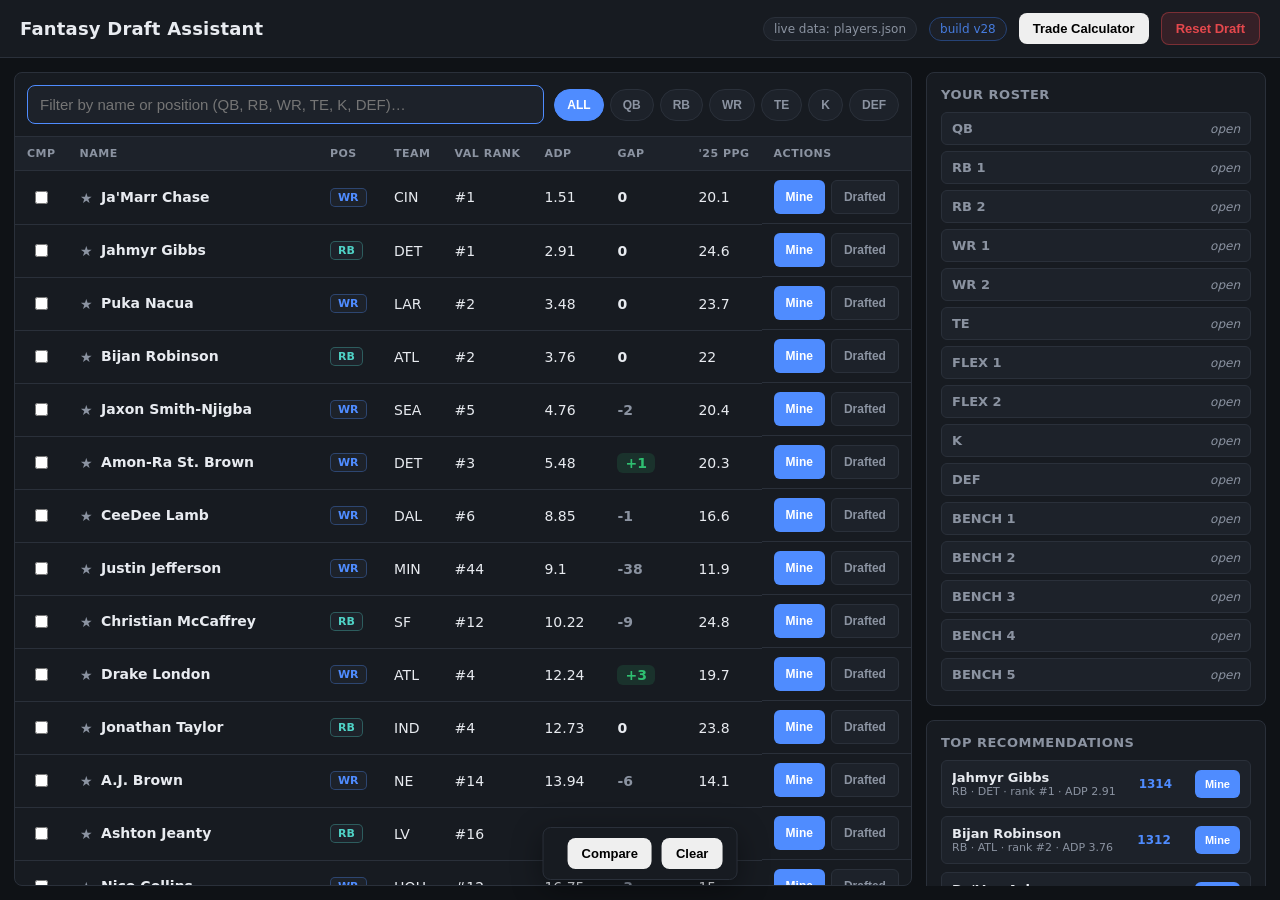
==== docs/index.html @ 64b390fe "Add docs/ mirror of ui/ for GitHub Pages hosting The app is pure client-side (static HTML/JS/CSS fet" ====
<!DOCTYPE html>
<html lang="en">
<head>
<meta charset="UTF-8">
<meta name="viewport" content="width=device-width, initial-scale=1.0">
<title>Draft Assistant</title>
<!--
  CACHE-BUSTING BUILD VERSION
  ---------------------------
  app.js and style.css are loaded below with a "?v=BUILD_VERSION" query string
  so browsers can't silently keep serving a stale cached copy after edits.
  IMPORTANT: bump BUILD_VERSION (e.g. v3 -> v4) every single time you change
  app.js or style.css, otherwise browsers may keep using the old cached file
  even after a refresh. Update BOTH tags below AND the #buildVersionBadge
  text in the header so the on-screen badge stays accurate.
-->
<link rel="stylesheet" href="style.css?v=v28">
</head>
<body>
<div class="app">

  <header class="topbar">
    <h1>Fantasy Draft Assistant</h1>
    <div class="topbar-actions">
      <span id="dataSourceBadge" class="badge">loading…</span>
      <span id="buildVersionBadge" class="badge badge-build" title="Build version — confirm this matches the latest code">build v28</span>
      <button id="tradeCalcBtn" class="btn" type="button">Trade Calculator</button>
      <button id="resetBtn" class="btn btn-danger">Reset Draft</button>
    </div>
  </header>

  <div id="resetConfirmOverlay" class="reset-confirm-overlay" hidden>
    <div class="reset-confirm-box">
      <p>Reset the entire draft? This clears drafted players, your roster, and cannot be undone.</p>
      <div class="reset-confirm-actions">
        <button id="resetCancelBtn" class="btn">Cancel</button>
        <button id="resetConfirmBtn" class="btn btn-danger">Reset Draft</button>
      </div>
    </div>
  </div>

  <div id="playerDetailOverlay" class="reset-confirm-overlay" hidden>
    <div class="player-detail-box">
      <button id="playerDetailCloseBtn" class="detail-close-btn" aria-label="Close">&times;</button>
      <div id="playerDetailContent"></div>
    </div>
  </div>

  <div id="compareOverlay" class="reset-confirm-overlay" hidden>
    <div class="compare-box">
      <button id="compareCloseBtn" class="detail-close-btn" aria-label="Close">&times;</button>
      <div id="compareContent"></div>
    </div>
  </div>

  <div id="compareBar" class="compare-bar" hidden>
    <span id="compareBarCount"></span>
    <button id="compareBarOpenBtn" class="btn" type="button">Compare</button>
    <button id="compareBarClearBtn" class="btn" type="button">Clear</button>
  </div>

  <div id="tradeOverlay" class="reset-confirm-overlay" hidden>
    <div class="trade-box">
      <button id="tradeCloseBtn" class="detail-close-btn" aria-label="Close">&times;</button>
      <div id="tradeContent"></div>
    </div>
  </div>

  <div class="main-grid">

    <!-- LEFT: player pool -->
    <section class="pool-panel">
      <div class="search-row">
        <input id="searchInput" type="text" placeholder="Filter by name or position (QB, RB, WR, TE, K, DEF)…" autocomplete="off" autofocus>
        <div class="pos-filters" id="posFilters">
          <button class="pos-chip active" data-pos="ALL">ALL</button>
          <button class="pos-chip" data-pos="QB">QB</button>
          <button class="pos-chip" data-pos="RB">RB</button>
          <button class="pos-chip" data-pos="WR">WR</button>
          <button class="pos-chip" data-pos="TE">TE</button>
          <button class="pos-chip" data-pos="K">K</button>
          <button class="pos-chip" data-pos="DEF">DEF</button>
        </div>
      </div>

      <div class="table-wrap">
        <table class="player-table">
          <thead>
            <tr>
              <th class="col-compare" title="Select players to compare">Cmp</th>
              <th class="col-name">Name</th>
              <th id="sortPos" class="sortable-th">Pos</th>
              <th id="sortTeam" class="sortable-th">Team</th>
              <th id="sortValRank" class="sortable-th">Val Rank</th>
              <th id="sortAdp" class="sortable-th">ADP</th>
              <th id="sortGap" class="sortable-th">Gap</th>
              <th id="sortPpg" class="sortable-th" title="Analyst's context-adjusted 2025 PPG, from Joel Smyth's Draft Guide 2026 -- blank if this player isn't covered by the guide">'25 PPG</th>
              <th class="col-actions">Actions</th>
            </tr>
          </thead>
          <tbody id="playerTableBody">
          </tbody>
        </table>
      </div>
      <div id="emptyState" class="empty-state" style="display:none;">No players match.</div>
    </section>

    <!-- RIGHT: roster + recommendations -->
    <aside class="side-panel">
      <div class="panel roster-panel">
        <h2>Your Roster</h2>
        <div id="rosterSlots" class="roster-slots"></div>
      </div>

      <div class="panel rec-panel">
        <h2>Top Recommendations</h2>
        <div id="recList" class="rec-list"></div>
      </div>

      <div class="panel strategy-panel">
        <div class="strategy-header">
          <h2>Draft Strategy</h2>
          <label class="league-size-label">Teams
            <input id="leagueSizeInput" type="number" min="4" max="20" value="12">
          </label>
        </div>
        <div id="strategyRound" class="strategy-round"></div>
        <button id="strategyRulesToggle" class="btn strategy-rules-toggle" type="button">Show full rules & position notes</button>
        <div id="strategyRulesBody" class="strategy-rules-body" hidden></div>
      </div>
    </aside>

  </div>
</div>

<script src="app.js?v=v28"></script>
</body>
</html>
---- docs/style.css ----
:root{
  --bg:#0f1216;
  --bg-panel:#171b21;
  --bg-panel-2:#1d222a;
  --border:#2a303a;
  --text:#e8ebf0;
  --text-dim:#8b93a1;
  --accent:#4f8cff;
  --accent-dim:#294a86;
  --green:#2fbf71;
  --green-bg:rgba(47,191,113,0.14);
  --red:#e5484d;
  --gray-out:#3a3f47;
  --mine-bg:rgba(79,140,255,0.16);
  --radius:8px;
  font-family: "Segoe UI", Inter, system-ui, -apple-system, sans-serif;
}

*{box-sizing:border-box;}

body{
  margin:0;
  background:var(--bg);
  color:var(--text);
  font-size:14px;
  min-height:100vh;
}

.app{
  display:flex;
  flex-direction:column;
  height:100vh;
}

.topbar{
  display:flex;
  align-items:center;
  justify-content:space-between;
  padding:12px 20px;
  background:var(--bg-panel);
  border-bottom:1px solid var(--border);
  flex-shrink:0;
}

.topbar h1{
  font-size:18px;
  margin:0;
  font-weight:700;
  letter-spacing:0.2px;
}

.topbar-actions{
  display:flex;
  align-items:center;
  gap:12px;
}

.badge{
  font-size:12px;
  color:var(--text-dim);
  background:var(--bg-panel-2);
  border:1px solid var(--border);
  padding:4px 10px;
  border-radius:20px;
}

/* Build/version badge — see BUILD_VERSION comment in index.html.
   Bump the version text here (and in index.html) on every app.js/style.css change. */
.badge-build{
  color:var(--accent);
  border-color:var(--accent-dim);
  opacity:0.85;
}

.btn{
  border:none;
  border-radius:var(--radius);
  padding:8px 14px;
  font-size:13px;
  font-weight:600;
  cursor:pointer;
  transition:filter .1s ease;
}
.btn:hover{filter:brightness(1.15);}
.btn:active{filter:brightness(0.9);}

.btn-danger{
  background:rgba(229,72,77,0.15);
  color:var(--red);
  border:1px solid rgba(229,72,77,0.4);
}

.reset-confirm-overlay{
  position:fixed;
  inset:0;
  background:rgba(0,0,0,0.55);
  display:flex;
  align-items:center;
  justify-content:center;
  z-index:100;
}

/* The [hidden] attribute alone is not enough here: the UA stylesheet's
   `[hidden] { display: none }` rule has the same specificity as the
   `.reset-confirm-overlay` class rule above, and author-origin CSS always
   wins over user-agent-origin CSS at equal specificity — so without this
   explicit override, setting `.hidden = true` in JS does NOT actually hide
   the overlay; it stays rendered as `display:flex` and keeps intercepting
   clicks (and sits on top of / behind the other overlay), which is exactly
   what makes Cancel/×/backdrop-click/Escape all appear to silently fail. */
.reset-confirm-overlay[hidden]{
  display:none !important;
}

.reset-confirm-box{
  background:var(--bg-panel);
  border:1px solid var(--border);
  border-radius:var(--radius);
  padding:20px 22px;
  max-width:360px;
  box-shadow:0 8px 30px rgba(0,0,0,0.4);
}

.reset-confirm-box p{
  margin:0 0 16px;
  font-size:14px;
  line-height:1.4;
}

.reset-confirm-actions{
  display:flex;
  justify-content:flex-end;
  gap:10px;
}

.player-name-link, .rec-name-link{
  cursor:pointer;
}
.player-name-link:hover, .rec-name-link:hover{
  color:var(--accent);
  text-decoration:underline;
}

.compare-bar{
  position:fixed;
  bottom:20px;
  left:50%;
  transform:translateX(-50%);
  background:var(--bg-panel);
  border:1px solid var(--border);
  border-radius:var(--radius);
  padding:10px 14px;
  display:flex;
  align-items:center;
  gap:10px;
  box-shadow:0 8px 30px rgba(0,0,0,0.4);
  z-index:50;
  font-size:13px;
}

.compare-box{
  position:relative;
  background:var(--bg-panel);
  border:1px solid var(--border);
  border-radius:var(--radius);
  padding:24px 26px;
  width:800px;
  max-width:92vw;
  max-height:85vh;
  overflow-y:auto;
  box-shadow:0 8px 30px rgba(0,0,0,0.4);
}

.compare-table{
  width:100%;
  border-collapse:collapse;
  font-size:13px;
}
.compare-table th, .compare-table td{
  border-bottom:1px solid var(--border);
  padding:8px 10px;
  text-align:left;
}
.compare-table th{
  color:var(--text-dim);
  font-weight:600;
  font-size:11px;
  text-transform:uppercase;
}
.compare-best{
  color:var(--green);
  font-weight:700;
  background:var(--green-bg);
}
.compare-verdict{
  margin-top:16px;
  padding:12px;
  background:var(--bg-panel-2);
  border:1px solid var(--border);
  border-radius:var(--radius);
  font-size:14px;
  line-height:1.5;
}

.trade-box{
  position:relative;
  background:var(--bg-panel);
  border:1px solid var(--border);
  border-radius:var(--radius);
  padding:24px 26px;
  width:880px;
  max-width:94vw;
  max-height:88vh;
  overflow-y:auto;
  box-shadow:0 8px 30px rgba(0,0,0,0.4);
}
.trade-subtitle{
  margin:0 0 18px;
  color:var(--text-dim);
  font-size:13px;
  line-height:1.4;
}
.trade-feature-badges{
  display:flex;
  flex-wrap:wrap;
  gap:8px;
  margin:0 0 18px;
}
.trade-feature-badge{
  display:inline-flex;
  align-items:center;
  gap:6px;
  padding:6px 12px;
  border-radius:999px;
  border:1px solid var(--border);
  background:var(--bg-panel-2);
  font-size:12px;
  font-weight:600;
  color:var(--text);
  cursor:default;
}
.trade-columns{
  display:grid;
  grid-template-columns:1fr 1fr;
  gap:18px;
}
.trade-side h3{margin:0 0 8px;font-size:14px;}
.trade-search{
  width:100%;
  box-sizing:border-box;
  padding:8px 10px;
  border-radius:var(--radius);
  border:1px solid var(--border);
  background:var(--bg-panel-2);
  color:var(--text);
  font-size:13px;
  margin-bottom:4px;
}
.trade-search-results{
  position:relative;
  max-height:0;
}
.trade-search-result{
  display:flex;
  align-items:center;
  gap:8px;
  padding:8px 10px;
  border:1px solid var(--border);
  border-top:none;
  background:var(--bg-panel);
  cursor:pointer;
  font-size:13px;
}
.trade-search-result:hover{background:var(--bg-panel-2);}
.trade-search-result-team{color:var(--text-dim);font-size:12px;margin-left:auto;}
.trade-player-list{margin-top:10px;display:flex;flex-direction:column;gap:6px;min-height:60px;}
.trade-player-row{
  display:flex;
  align-items:center;
  gap:8px;
  padding:8px 10px;
  border:1px solid var(--border);
  border-radius:var(--radius);
  background:var(--bg-panel-2);
  font-size:13px;
}
.trade-player-name{font-weight:600;}
.trade-player-team{color:var(--text-dim);font-size:12px;}
.trade-player-values{color:var(--text-dim);font-size:11px;white-space:nowrap;}
.trade-remove-btn{
  margin-left:auto;
  background:none;
  border:none;
  color:var(--text-dim);
  font-size:16px;
  cursor:pointer;
  line-height:1;
  padding:2px 4px;
}
.trade-remove-btn:hover{color:var(--red);}
.trade-empty{
  color:var(--text-dim);
  font-size:12px;
  font-style:italic;
  padding:8px 0;
}
.trade-verdict{
  margin-top:18px;
  padding:14px;
  background:var(--bg-panel-2);
  border:1px solid var(--border);
  border-radius:var(--radius);
  font-size:15px;
  line-height:1.5;
}
.trade-detail{
  margin-top:10px;
  padding:12px;
  background:var(--bg-panel-2);
  border:1px solid var(--border);
  border-radius:var(--radius);
  font-size:13px;
  line-height:1.5;
  color:var(--text-dim);
}
.trade-their-roster{
  margin-top:18px;
  padding-top:14px;
  border-top:1px dashed var(--border);
}
.trade-their-roster h3{
  margin:0 0 8px;
  font-size:14px;
  display:flex;
  align-items:baseline;
  gap:8px;
  flex-wrap:wrap;
}
.trade-optional-tag{
  font-size:11px;
  font-weight:400;
  color:var(--text-dim);
  text-transform:none;
}
.trade-their-list{max-height:180px;overflow-y:auto;}
.trade-scope-note{
  margin-top:10px;
  font-size:11px;
  color:var(--text-dim);
  line-height:1.4;
}
.sos-badge{
  font-size:10px;
  padding:2px 6px;
  border-radius:999px;
  border:1px solid var(--border);
  white-space:nowrap;
}
.sos-tough{color:var(--red);border-color:rgba(229,72,77,0.4);}
.sos-easy{color:var(--green);border-color:var(--green-bg);}
.sos-neutral{color:var(--text-dim);}

.player-detail-box{
  position:relative;
  background:var(--bg-panel);
  border:1px solid var(--border);
  border-radius:var(--radius);
  padding:24px 26px;
  width:480px;
  max-width:90vw;
  max-height:85vh;
  overflow-y:auto;
  box-shadow:0 8px 30px rgba(0,0,0,0.4);
}

.detail-close-btn{
  position:absolute;
  top:10px;
  right:14px;
  background:none;
  border:none;
  color:var(--text-dim);
  font-size:22px;
  line-height:1;
  cursor:pointer;
  padding:4px;
}
.detail-close-btn:hover{color:var(--text);}

.detail-title{
  margin:0 0 6px;
  font-size:20px;
  display:flex;
  align-items:center;
  gap:10px;
}

.detail-sub{
  color:var(--text-dim);
  font-size:13px;
  margin-bottom:18px;
}

.detail-stat-grid{
  display:grid;
  grid-template-columns:1fr 1fr;
  gap:10px;
  margin-bottom:18px;
}

.detail-stat{
  background:var(--bg-panel-2);
  border:1px solid var(--border);
  border-radius:var(--radius);
  padding:10px 12px;
  display:flex;
  flex-direction:column;
  gap:4px;
}

.detail-stat-label{
  font-size:11px;
  color:var(--text-dim);
  text-transform:uppercase;
  letter-spacing:0.4px;
}

.detail-stat-value{
  font-size:18px;
  font-weight:700;
}

.detail-rationale p{
  font-size:14px;
  line-height:1.5;
  margin:0 0 12px;
}

.detail-note{
  font-size:12px;
  color:var(--text-dim);
  border-top:1px solid var(--border);
  padding-top:12px;
  margin-top:4px;
}

.main-grid{
  flex:1;
  display:grid;
  grid-template-columns:1fr 340px;
  gap:14px;
  padding:14px;
  min-height:0;
}

/* ---------- pool panel ---------- */
.pool-panel{
  display:flex;
  flex-direction:column;
  min-height:0;
  background:var(--bg-panel);
  border:1px solid var(--border);
  border-radius:var(--radius);
  overflow:hidden;
}

.search-row{
  display:flex;
  gap:10px;
  align-items:center;
  padding:12px;
  border-bottom:1px solid var(--border);
  flex-wrap:wrap;
}

#searchInput{
  flex:1;
  min-width:220px;
  background:var(--bg-panel-2);
  border:1px solid var(--border);
  color:var(--text);
  padding:10px 12px;
  border-radius:var(--radius);
  font-size:15px;
  outline:none;
}
#searchInput:focus{border-color:var(--accent);}

.pos-filters{
  display:flex;
  gap:6px;
  flex-wrap:wrap;
}

.pos-chip{
  background:var(--bg-panel-2);
  border:1px solid var(--border);
  color:var(--text-dim);
  padding:8px 12px;
  border-radius:20px;
  font-size:12px;
  font-weight:700;
  cursor:pointer;
}
.pos-chip.active{
  background:var(--accent);
  border-color:var(--accent);
  color:#fff;
}

.table-wrap{
  flex:1;
  overflow-y:auto;
  min-height:0;
}

.player-table{
  width:100%;
  border-collapse:collapse;
}

.sortable-th{
  cursor:pointer;
  user-select:none;
}
.sortable-th:hover{
  color:var(--text);
}

.player-table thead th{
  position:sticky;
  top:0;
  background:var(--bg-panel-2);
  text-align:left;
  padding:10px 12px;
  font-size:11px;
  text-transform:uppercase;
  letter-spacing:0.5px;
  color:var(--text-dim);
  border-bottom:1px solid var(--border);
  z-index:1;
}

.player-table td{
  padding:9px 12px;
  border-bottom:1px solid var(--border);
  vertical-align:middle;
}

.player-table tbody tr{
  transition:background .1s ease;
}
.player-table tbody tr:hover{
  background:var(--bg-panel-2);
}

.player-table tbody tr.mine-row{
  background:var(--mine-bg);
}

.player-name{
  font-weight:600;
}

.pos-pill{
  display:inline-block;
  font-size:11px;
  font-weight:700;
  padding:2px 7px;
  border-radius:5px;
  background:var(--bg-panel-2);
  border:1px solid var(--border);
  color:var(--text-dim);
}
.pos-pill.pos-QB{color:#c084fc;border-color:#c084fc55;}
.pos-pill.pos-RB{color:#4fd1c5;border-color:#4fd1c555;}
.pos-pill.pos-WR{color:#4f8cff;border-color:#4f8cff55;}
.pos-pill.pos-TE{color:#fbbf24;border-color:#fbbf2455;}
.pos-pill.pos-K{color:#f472b6;border-color:#f472b655;}
.pos-pill.pos-DEF{color:#a3a3a3;border-color:#a3a3a355;}

.gap-cell{
  font-weight:700;
}
.gap-positive{
  color:var(--green);
  background:var(--green-bg);
  padding:2px 8px;
  border-radius:6px;
}
.gap-neg{
  color:var(--text-dim);
}
.gap-nodata{
  color:var(--text-dim);
  font-style:italic;
  font-size:11px;
}

.col-compare{
  width:32px;
  text-align:center;
}
.compare-checkbox{
  cursor:pointer;
}
.fav-star{
  background:none;
  border:none;
  color:var(--text-dim);
  cursor:pointer;
  font-size:14px;
  padding:0 4px 0 0;
  vertical-align:middle;
}
.fav-star.active{
  color:#fbbf24;
}
.fav-star:hover{
  color:#fbbf24;
}

.actions-cell{
  display:flex;
  gap:6px;
}

.action-btn{
  border:none;
  border-radius:6px;
  padding:9px 12px;
  font-size:12px;
  font-weight:700;
  cursor:pointer;
  white-space:nowrap;
}

.mine-btn{
  background:var(--accent);
  color:#fff;
}
.mine-btn:hover{filter:brightness(1.15);}

.drafted-btn{
  background:var(--bg-panel-2);
  color:var(--text-dim);
  border:1px solid var(--border);
}
.drafted-btn:hover{
  background:var(--gray-out);
  color:var(--text);
}

.undo-btn{
  background:var(--bg-panel-2);
  color:var(--text-dim);
  border:1px solid var(--border);
}
.undo-btn:hover{
  background:var(--gray-out);
  color:var(--text);
}

/* ---------- side panel ---------- */
.side-panel{
  display:flex;
  flex-direction:column;
  gap:14px;
  min-height:0;
  overflow-y:auto;
}

.panel{
  background:var(--bg-panel);
  border:1px solid var(--border);
  border-radius:var(--radius);
  padding:14px;
}

.panel h2{
  font-size:13px;
  text-transform:uppercase;
  letter-spacing:0.5px;
  color:var(--text-dim);
  margin:0 0 10px 0;
}

.strategy-header{
  display:flex;
  align-items:center;
  justify-content:space-between;
  margin-bottom:10px;
}
.strategy-header h2{ margin:0; }

.league-size-label{
  font-size:11px;
  color:var(--text-dim);
  display:flex;
  align-items:center;
  gap:6px;
}
.league-size-label input{
  width:46px;
  background:var(--bg-panel-2);
  border:1px solid var(--border);
  color:var(--text);
  border-radius:6px;
  padding:3px 6px;
  font-size:12px;
}

.strategy-round{
  background:var(--bg-panel-2);
  border:1px solid var(--border);
  border-radius:var(--radius);
  padding:10px 12px;
  margin-bottom:10px;
}
.strategy-round-num{
  font-size:16px;
  font-weight:700;
}
.strategy-round-target{
  font-size:13px;
  margin-top:2px;
}
.strategy-picks{
  margin-top:8px;
  border-top:1px solid var(--border);
  padding-top:8px;
}
.strategy-picks-label{
  font-size:11px;
  text-transform:uppercase;
  letter-spacing:0.4px;
  color:var(--text-dim);
  margin-bottom:6px;
}
.strategy-pick-row{
  display:flex;
  align-items:center;
  gap:8px;
  padding:4px 0;
  font-size:13px;
}
.strategy-pick-name{
  flex:1;
  font-weight:600;
}
.strategy-pick-adp{
  font-size:11px;
  color:var(--text-dim);
}

.strategy-round-note{
  font-size:12px;
  color:var(--text-dim);
  margin-top:6px;
  line-height:1.4;
}

.strategy-rules-toggle{
  width:100%;
  background:var(--bg-panel-2);
  color:var(--text-dim);
  border:1px solid var(--border);
  font-size:12px;
  padding:8px;
}

.strategy-rules-body{
  margin-top:10px;
  font-size:12px;
  line-height:1.4;
  color:var(--text-dim);
}
.strategy-rules-list{
  display:flex;
  flex-direction:column;
  gap:6px;
  margin-bottom:12px;
}
.strategy-rule{
  padding-left:14px;
  position:relative;
}
.strategy-rule::before{
  content:"-";
  position:absolute;
  left:0;
}
.strategy-round-plan{
  border-top:1px solid var(--border);
  padding-top:8px;
  margin-top:8px;
}
.strategy-round-plan-row{
  display:flex;
  gap:8px;
  padding:3px 0;
  font-size:12px;
}
.strategy-round-plan-row.current{
  color:var(--accent);
  font-weight:700;
}
.strategy-round-plan-num{
  width:26px;
  flex-shrink:0;
  color:var(--text-dim);
}
.strategy-round-plan-row.current .strategy-round-plan-num{
  color:var(--accent);
}

.strategy-pos-block{
  border-top:1px solid var(--border);
  padding-top:8px;
  margin-top:8px;
}
.strategy-pos-name{
  color:var(--accent);
  font-weight:700;
  font-size:12px;
  margin-bottom:2px;
}
.strategy-pos-secondary{ margin-top:4px; }
.strategy-pos-note{ margin-top:4px; font-style:italic; }

.roster-slots{
  display:flex;
  flex-direction:column;
  gap:6px;
}

.roster-slot{
  display:flex;
  align-items:center;
  justify-content:space-between;
  padding:8px 10px;
  border-radius:6px;
  background:var(--bg-panel-2);
  border:1px solid var(--border);
  font-size:13px;
}

.roster-slot.filled{
  border-color:var(--green);
  background:var(--green-bg);
}

.slot-label{
  font-weight:700;
  color:var(--text-dim);
}
.roster-slot.filled .slot-label{
  color:var(--green);
}

.slot-player{
  font-size:12px;
  color:var(--text);
  text-align:right;
  overflow:hidden;
  text-overflow:ellipsis;
  white-space:nowrap;
  max-width:170px;
}

.slot-empty{
  color:var(--text-dim);
  font-size:12px;
  font-style:italic;
}

.rec-list{
  display:flex;
  flex-direction:column;
  gap:8px;
}

.rec-item{
  display:flex;
  align-items:center;
  justify-content:space-between;
  gap:8px;
  padding:9px 10px;
  border-radius:6px;
  background:var(--bg-panel-2);
  border:1px solid var(--border);
}

.rec-main{
  display:flex;
  flex-direction:column;
  min-width:0;
}
.rec-name{
  font-weight:700;
  font-size:13px;
  overflow:hidden;
  text-overflow:ellipsis;
  white-space:nowrap;
}
.rec-meta{
  font-size:11px;
  color:var(--text-dim);
}

.rec-score{
  font-size:12px;
  font-weight:700;
  color:var(--accent);
  flex-shrink:0;
}

.rec-mine-btn{
  flex-shrink:0;
  background:var(--accent);
  color:#fff;
  border:none;
  border-radius:6px;
  padding:8px 10px;
  font-size:11px;
  font-weight:700;
  cursor:pointer;
}

.empty-state{
  padding:30px;
  text-align:center;
  color:var(--text-dim);
}

@media (max-width: 900px){
  .main-grid{
    grid-template-columns:1fr;
  }
}
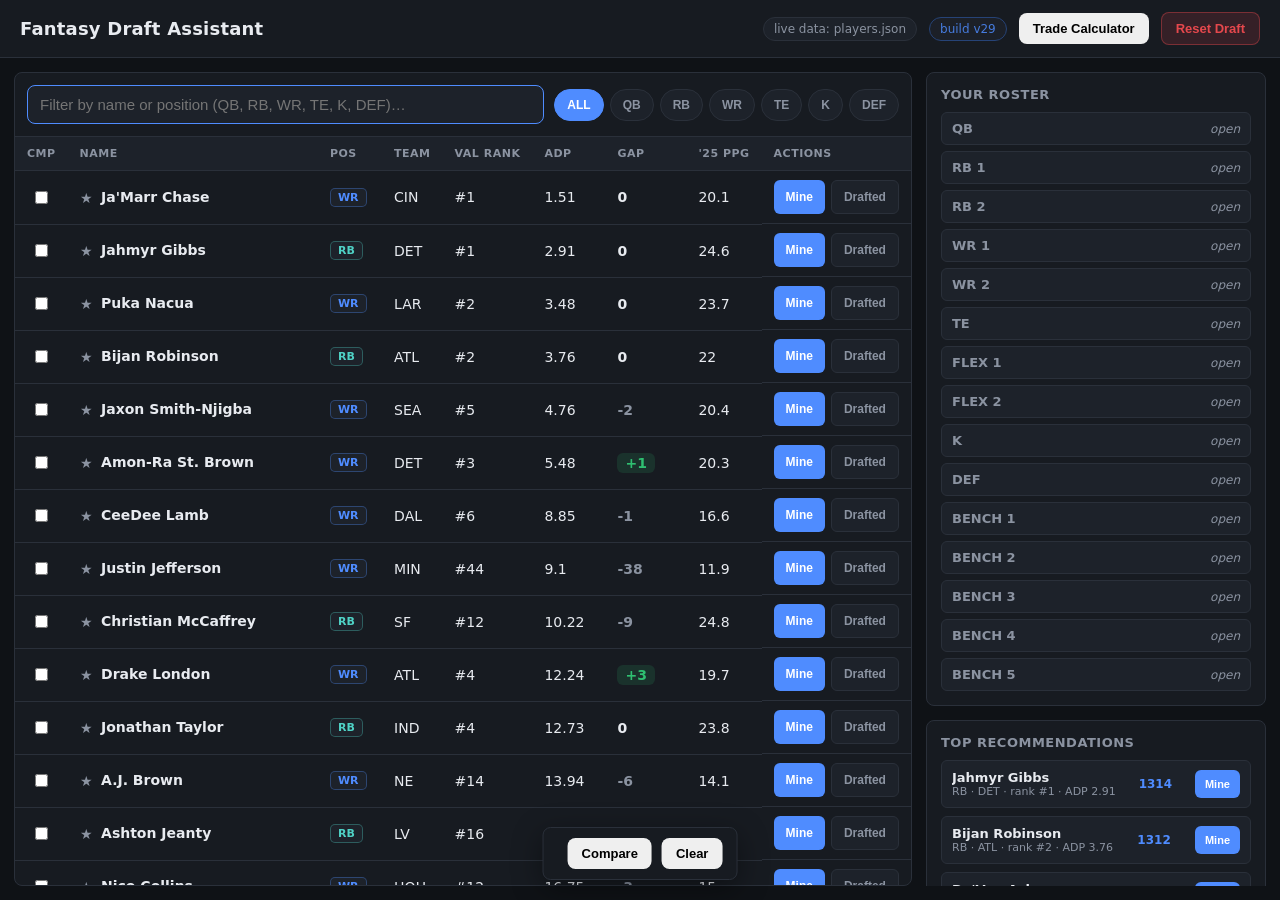
==== commit e0c738f5: "Sync docs/ mirror, bump build to v29, add trade calculator feature badges Reflects the three new Tra" ====
--- a/docs/index.html
+++ b/docs/index.html
@@ -14,7 +14,7 @@
   even after a refresh. Update BOTH tags below AND the #buildVersionBadge
   text in the header so the on-screen badge stays accurate.
 -->
-<link rel="stylesheet" href="style.css?v=v28">
+<link rel="stylesheet" href="style.css?v=v29">
 </head>
 <body>
 <div class="app">
@@ -23,7 +23,7 @@
     <h1>Fantasy Draft Assistant</h1>
     <div class="topbar-actions">
       <span id="dataSourceBadge" class="badge">loading…</span>
-      <span id="buildVersionBadge" class="badge badge-build" title="Build version — confirm this matches the latest code">build v28</span>
+      <span id="buildVersionBadge" class="badge badge-build" title="Build version — confirm this matches the latest code">build v29</span>
       <button id="tradeCalcBtn" class="btn" type="button">Trade Calculator</button>
       <button id="resetBtn" class="btn btn-danger">Reset Draft</button>
     </div>
@@ -133,6 +133,6 @@
   </div>
 </div>
 
-<script src="app.js?v=v28"></script>
+<script src="app.js?v=v29"></script>
 </body>
 </html>
--- a/docs/style.css
+++ b/docs/style.css
@@ -323,6 +323,16 @@
   line-height:1.5;
   color:var(--text-dim);
 }
+.trade-sweetener{
+  margin-top:10px;
+  padding:12px;
+  background:var(--bg-panel-2);
+  border:1px solid var(--accent-dim);
+  border-radius:var(--radius);
+  font-size:13px;
+  line-height:1.5;
+  color:var(--text);
+}
 .trade-their-roster{
   margin-top:18px;
   padding-top:14px;
@@ -343,6 +353,43 @@
   text-transform:none;
 }
 .trade-their-list{max-height:180px;overflow-y:auto;}
+.trade-save-btn{margin-top:12px;}
+.trade-history{
+  margin-top:18px;
+  padding-top:14px;
+  border-top:1px dashed var(--border);
+}
+.trade-history h3{margin:0 0 8px;font-size:14px;}
+.trade-history-list{display:flex;flex-direction:column;gap:6px;max-height:220px;overflow-y:auto;}
+.trade-history-item{
+  display:flex;
+  align-items:center;
+  justify-content:space-between;
+  gap:10px;
+  padding:8px 10px;
+  border:1px solid var(--border);
+  border-radius:var(--radius);
+  background:var(--bg-panel-2);
+  font-size:13px;
+}
+.trade-history-summary{
+  display:flex;
+  flex-direction:column;
+  gap:2px;
+  min-width:0;
+}
+.trade-history-line{
+  overflow:hidden;
+  text-overflow:ellipsis;
+  white-space:nowrap;
+}
+.trade-history-when{color:var(--text-dim);font-size:11px;}
+.trade-history-actions{
+  display:flex;
+  gap:6px;
+  flex-shrink:0;
+}
+.trade-history-actions .btn{padding:6px 10px;font-size:12px;}
 .trade-scope-note{
   margin-top:10px;
   font-size:11px;
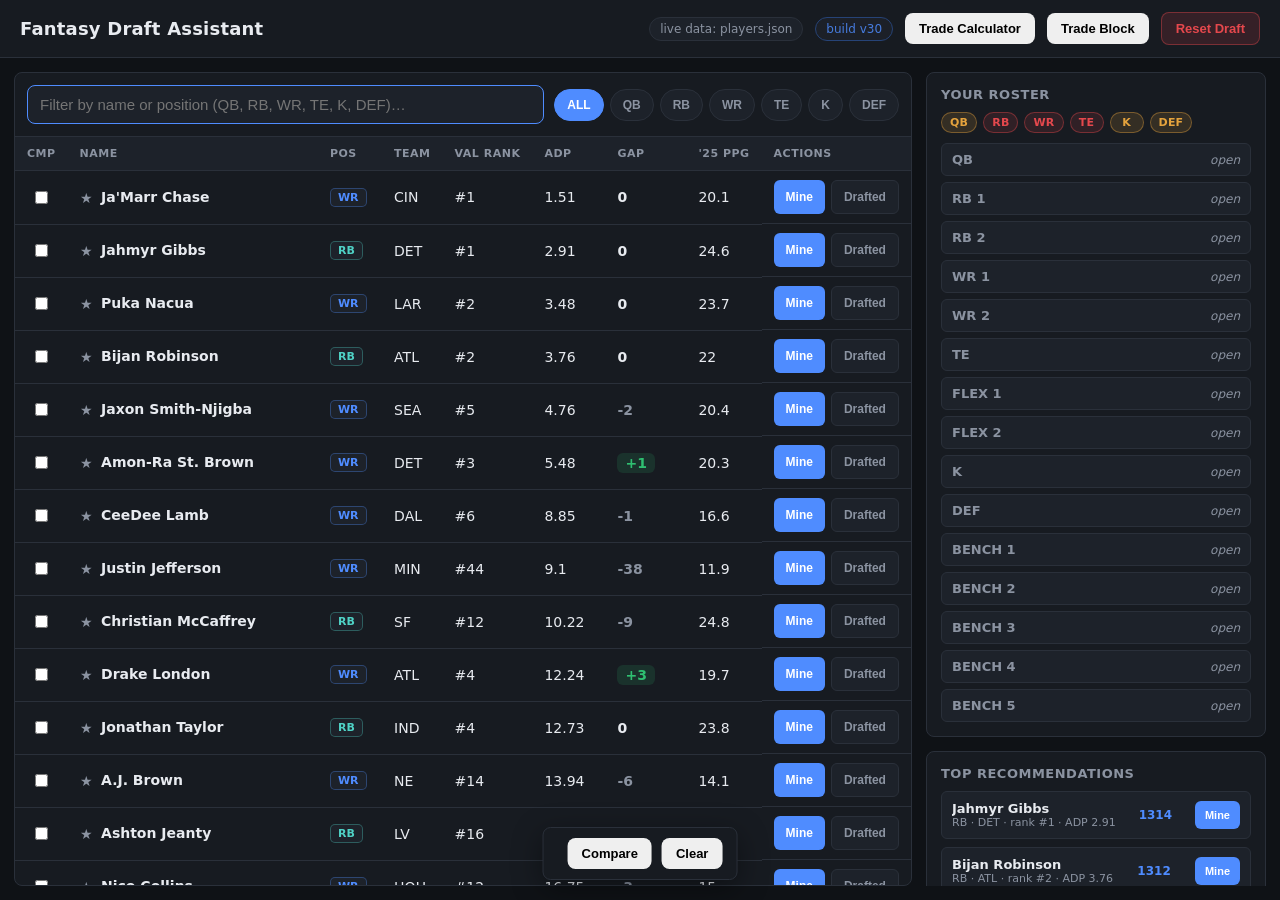
==== commit d7368d1b: "Fix Trade Block suggesting starters, add feature badges, bump build to v30 Trade Block was ranking s" ====
--- a/docs/index.html
+++ b/docs/index.html
@@ -14,7 +14,7 @@
   even after a refresh. Update BOTH tags below AND the #buildVersionBadge
   text in the header so the on-screen badge stays accurate.
 -->
-<link rel="stylesheet" href="style.css?v=v29">
+<link rel="stylesheet" href="style.css?v=v30">
 </head>
 <body>
 <div class="app">
@@ -23,8 +23,9 @@
     <h1>Fantasy Draft Assistant</h1>
     <div class="topbar-actions">
       <span id="dataSourceBadge" class="badge">loading…</span>
-      <span id="buildVersionBadge" class="badge badge-build" title="Build version — confirm this matches the latest code">build v29</span>
+      <span id="buildVersionBadge" class="badge badge-build" title="Build version — confirm this matches the latest code">build v30</span>
       <button id="tradeCalcBtn" class="btn" type="button">Trade Calculator</button>
+      <button id="tradeBlockBtn" class="btn" type="button">Trade Block</button>
       <button id="resetBtn" class="btn btn-danger">Reset Draft</button>
     </div>
   </header>
@@ -63,6 +64,13 @@
     <div class="trade-box">
       <button id="tradeCloseBtn" class="detail-close-btn" aria-label="Close">&times;</button>
       <div id="tradeContent"></div>
+    </div>
+  </div>
+
+  <div id="tradeBlockOverlay" class="reset-confirm-overlay" hidden>
+    <div class="trade-box">
+      <button id="tradeBlockCloseBtn" class="detail-close-btn" aria-label="Close">&times;</button>
+      <div id="tradeBlockContent"></div>
     </div>
   </div>
 
@@ -109,6 +117,7 @@
     <aside class="side-panel">
       <div class="panel roster-panel">
         <h2>Your Roster</h2>
+        <div id="rosterNeedStrip" class="roster-need-strip"></div>
         <div id="rosterSlots" class="roster-slots"></div>
       </div>
 
@@ -133,6 +142,6 @@
   </div>
 </div>
 
-<script src="app.js?v=v29"></script>
+<script src="app.js?v=v30"></script>
 </body>
 </html>
--- a/docs/style.css
+++ b/docs/style.css
@@ -12,6 +12,8 @@
   --red:#e5484d;
   --gray-out:#3a3f47;
   --mine-bg:rgba(79,140,255,0.16);
+  --amber:#e5a33d;
+  --amber-bg:rgba(229,163,61,0.14);
   --radius:8px;
   font-family: "Segoe UI", Inter, system-ui, -apple-system, sans-serif;
 }
@@ -239,10 +241,57 @@
   color:var(--text);
   cursor:default;
 }
+.trade-compare-toggle-btn{
+  display:block;
+  margin:0 0 18px;
+  font-size:12px;
+  padding:8px 14px;
+}
 .trade-columns{
   display:grid;
   grid-template-columns:1fr 1fr;
   gap:18px;
+}
+.trade-offer-b{
+  margin-top:24px;
+  padding-top:18px;
+  border-top:1px dashed var(--border);
+}
+.trade-offer-b-heading{
+  margin:0 0 12px;
+  font-size:14px;
+  display:flex;
+  align-items:baseline;
+  gap:8px;
+  flex-wrap:wrap;
+}
+.trade-verdict-b,
+.trade-detail-b{
+  /* Same visual language as Offer A's .trade-verdict/.trade-detail, kept
+     as separate classes so Offer A's own divs stay untouched by anything
+     styling Offer B specifically. */
+}
+.trade-offer-compare{
+  margin-top:14px;
+  padding:12px 14px;
+  background:var(--bg-panel-2);
+  border:1px solid var(--accent-dim);
+  border-radius:var(--radius);
+  font-size:14px;
+  font-weight:600;
+  line-height:1.5;
+  text-align:center;
+}
+.trade-offer-compare-pending{
+  font-weight:400;
+  font-style:italic;
+  color:var(--text-dim);
+  border-color:var(--border);
+}
+.trade-offer-compare-a-wins,
+.trade-offer-compare-b-wins{
+  color:var(--green);
+  border-color:var(--green-bg);
 }
 .trade-side h3{margin:0 0 8px;font-size:14px;}
 .trade-search{
@@ -304,6 +353,73 @@
   font-style:italic;
   padding:8px 0;
 }
+.trade-block-note{
+  margin:0 0 14px;
+  padding:10px 12px;
+  background:var(--bg-panel-2);
+  border:1px solid var(--border);
+  border-radius:var(--radius);
+  font-size:13px;
+  font-style:italic;
+  color:var(--text-dim);
+}
+.trade-block-list{
+  display:flex;
+  flex-direction:column;
+  gap:10px;
+}
+.trade-block-item{
+  padding-bottom:2px;
+}
+.trade-block-row{
+  flex-wrap:wrap;
+}
+.trade-block-send-btn{
+  margin-left:auto;
+  font-size:12px;
+  padding:6px 10px;
+  white-space:nowrap;
+}
+.trade-block-reason{
+  margin-top:4px;
+  padding:8px 10px;
+  font-size:12px;
+  line-height:1.4;
+  color:var(--text-dim);
+}
+.trade-grade-badge{
+  margin-top:18px;
+  padding:10px;
+  width:88px;
+  margin-left:auto;
+  margin-right:auto;
+  text-align:center;
+  font-size:36px;
+  font-weight:800;
+  border-radius:var(--radius);
+  border:1px solid var(--border);
+  background:var(--bg-panel-2);
+  line-height:1;
+}
+.trade-grade-badge.grade-Aplus,
+.trade-grade-badge.grade-A,
+.trade-grade-badge.grade-B{
+  color:var(--green);
+  border-color:var(--green-bg);
+  background:var(--green-bg);
+}
+.trade-grade-badge.grade-Cplus,
+.trade-grade-badge.grade-C{
+  color:var(--text-dim);
+  border-color:var(--border);
+}
+.trade-grade-badge.grade-Dplus,
+.trade-grade-badge.grade-D,
+.trade-grade-badge.grade-F{
+  color:var(--red);
+  border-color:rgba(229,72,77,0.4);
+  background:rgba(229,72,77,0.1);
+}
 .trade-verdict{
   margin-top:18px;
   padding:14px;
@@ -875,6 +991,45 @@
 .strategy-pos-secondary{ margin-top:4px; }
 .strategy-pos-note{ margin-top:4px; font-style:italic; }
 
+.roster-need-strip{
+  display:flex;
+  flex-wrap:wrap;
+  gap:6px;
+  margin-bottom:10px;
+}
+
+.roster-need-chip{
+  display:inline-flex;
+  align-items:center;
+  justify-content:center;
+  min-width:34px;
+  padding:3px 8px;
+  border-radius:999px;
+  font-size:11px;
+  font-weight:700;
+  letter-spacing:0.02em;
+  border:1px solid var(--border);
+  cursor:default;
+}
+
+.roster-need-chip.roster-need-high{
+  color:var(--red);
+  border-color:rgba(229,72,77,0.4);
+  background:rgba(229,72,77,0.12);
+}
+
+.roster-need-chip.roster-need-some{
+  color:var(--amber);
+  border-color:rgba(229,163,61,0.4);
+  background:var(--amber-bg);
+}
+
+.roster-need-chip.roster-need-covered{
+  color:var(--green);
+  border-color:var(--green-bg);
+  background:var(--green-bg);
+}
+
 .roster-slots{
   display:flex;
   flex-direction:column;
